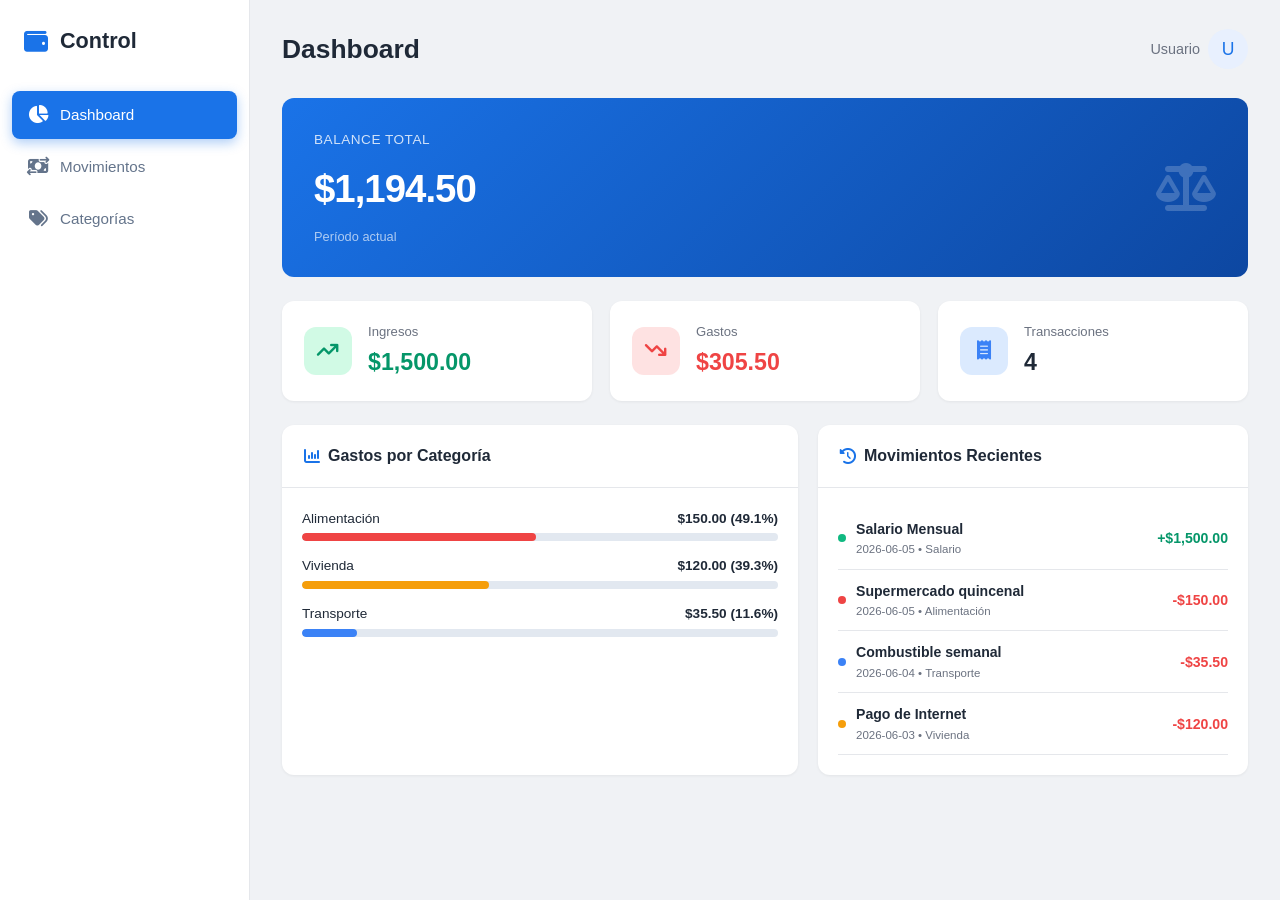
==== index.html @ 308b3643 "CRUD para movimientos y categorías, Persistencia de datos con LocalStorage" ====
<!DOCTYPE html>
<html lang="es">
<head>
  <meta charset="UTF-8">
  <meta name="viewport" content="width=device-width, initial-scale=1.0">
  <title>Control Financiero</title>
  <link rel="stylesheet" href="https://cdnjs.cloudflare.com/ajax/libs/font-awesome/6.4.0/css/all.min.css">
  <link rel="stylesheet" href="styles.css" />
</head>
<body>
  <div class="app">

    <aside class="sidebar" id="sidebar">
      <div class="sidebar-brand">
        <i class="fa-solid fa-wallet"></i>
        <span>Control</span>
      </div>
      <nav class="sidebar-nav">
        <div class="nav-item active" data-section="dashboard">
          <i class="fa-solid fa-chart-pie"></i>
          <span>Dashboard</span>
        </div>
        <div class="nav-item" data-section="movimientos">
          <i class="fa-solid fa-money-bill-transfer"></i>
          <span>Movimientos</span>
        </div>
        <div class="nav-item" data-section="categorias">
          <i class="fa-solid fa-tags"></i>
          <span>Categorías</span>
        </div>
      </nav>
    </aside>

    <main class="main">
      <header class="header">
        <h1>Dashboard</h1>
        <div class="header-actions">
          <div class="header-user">
            <span class="header-user-name">Usuario</span>
            <div class="header-avatar">U</div>
          </div>
        </div>
      </header>

      <section class="section active" id="section-dashboard">
        <div class="balance-card">
          <div class="balance-info">
            <span class="balance-label">Balance Total</span>
            <h2 class="balance-amount">$0.00</h2>
            <span class="balance-period">Período actual</span>
          </div>
          <div class="balance-icon">
            <i class="fa-solid fa-scale-balanced"></i>
          </div>
        </div>

        <div class="stats-grid">
          <div class="stat-card stat-income">
            <div class="stat-icon">
              <i class="fa-solid fa-arrow-trend-up"></i>
            </div>
            <div class="stat-body">
              <span class="stat-label">Ingresos</span>
              <h3 class="stat-value">$0.00</h3>
            </div>
          </div>
          <div class="stat-card stat-expense">
            <div class="stat-icon">
              <i class="fa-solid fa-arrow-trend-down"></i>
            </div>
            <div class="stat-body">
              <span class="stat-label">Gastos</span>
              <h3 class="stat-value">$0.00</h3>
            </div>
          </div>
          <div class="stat-card stat-count">
            <div class="stat-icon">
              <i class="fa-solid fa-receipt"></i>
            </div>
            <div class="stat-body">
              <span class="stat-label">Transacciones</span>
              <h3 class="stat-value">0</h3>
            </div>
          </div>
        </div>

        <div class="dashboard-grid">
          <div class="card chart-card">
            <div class="card-header">
              <h3><i class="fa-solid fa-chart-column"></i> Gastos por Categoría</h3>
            </div>
            <div class="card-body" id="gastosPorCategoriaContainer" style="padding: 20px;">
              <div class="empty-container" id="emptyGastos">
                <span class="empty-title">Sin gastos</span>
                <span class="empty-subtitle">No hay datos de gastos.</span>
              </div>
              <div class="category-summary-list" id="gastosPorCategoriaList" style="display: none;">
                <!-- Barra -->
              </div>
            </div>
          </div>
          <div class="card recent-card">
            <div class="card-header">
              <h3><i class="fa-solid fa-clock-rotate-left"></i> Movimientos Recientes</h3>
            </div>
            <div class="card-body" id="recentMovementsContainer" style="padding: 20px;">
              <div class="empty-container" id="emptyRecent">
                <p class="empty-state">Sin movimientos recientes.</p>
              </div>
              <div class="recent-list" id="recentMovementsList" style="display: none;">
                <!-- Acá se muestran los movimientos recientes -->
              </div>
            </div>
          </div>
        </div>
      </section>

      <section class="section" id="section-movimientos">
        <div class="card form-card">
          <div class="card-header">
            <h3 id="movFormTitle"><i class="fa-solid fa-plus-minus"></i> Nuevo Movimiento</h3>
          </div>
          <div class="card-body" style="padding: 20px;">
            <form id="movimientoForm" class="movimiento-form" onsubmit="event.preventDefault();">
              <div class="form-row">
                <div class="form-group">
                  <label for="tipo">Tipo</label>
                  <select id="tipo" required>
                    <option value="gasto">Gasto</option>
                    <option value="ingreso">Ingreso</option>
                  </select>
                </div>
                <div class="form-group">
                  <label for="monto">Monto</label>
                  <input type="number" id="monto" step="0.01" min="0.01" placeholder="0.00" required />
                </div>
              </div>
              <div class="form-row">
                <div class="form-group">
                  <label for="categoria">Categoría</label>
                  <select id="categoria" required>
                    <option value="Alimentación">Alimentación</option>
                    <option value="Transporte">Transporte</option>
                    <option value="Salario">Salario</option>
                    <option value="Vivienda">Vivienda</option>
                    <option value="Entretenimiento">Entretenimiento</option>
                    <option value="Salud">Salud</option>
                  </select>
                </div>
                <div class="form-group">
                  <label for="fecha">Fecha</label>
                  <input type="date" id="fecha" value="2026-06-06" required />
                </div>
              </div>
              <div class="form-group">
                <label for="descripcion">Descripción</label>
                <input type="text" id="descripcion" placeholder="Descripción del movimiento" />
              </div>
              <div class="form-actions" style="display: flex; gap: 10px;">
                <button type="submit" class="btn btn-primary" id="movSubmitBtn">
                  Agregar Movimiento
                </button>
                <button type="button" class="btn" id="movCancelBtn" style="display: none; background: #e2e8f0; color: var(--text);">
                  Cancelar
                </button>
              </div>
            </form>
          </div>
        </div>

        <div class="card table-card">
          <div class="card-header">
            <h3><i class="fa-solid fa-list"></i> Todos los Movimientos</h3>
            <span class="badge" id="movementBadge">0</span>
          </div>
          <div class="card-body table-wrapper" style="padding: 20px;">
            <table class="table" id="movimientosTable">
              <thead>
                <tr>
                  <th>Tipo</th>
                  <th>Monto</th>
                  <th>Categoría</th>
                  <th>Fecha</th>
                  <th>Descripción</th>
                  <th>Acción</th>
                </tr>
              </thead>
              <tbody id="movimientosBody"></tbody>
            </table>
            <p class="empty-state" id="emptyMovimientos">
              No hay movimientos registrados.
            </p>
          </div>
        </div>
      </section>

      <section class="section" id="section-categorias">
        <!-- Para añadir categogías-->
        <div class="card form-card">
          <div class="card-header">
            <h3><i class="fa-solid fa-folder-plus"></i> Nueva Categoría</h3>
          </div>
          <div class="card-body" style="padding: 20px;">
            <form id="categoriaForm" class="categoria-form" onsubmit="event.preventDefault();">
              <div class="form-group">
                <label for="catNombre">Nombre de la Categoría</label>
                <input type="text" id="catNombre" placeholder="Ej. Compra, venta..." required />
              </div>
              <div class="form-row">
                <div class="form-group">
                  <label for="catTipo">Tipo de Categoría</label>
                  <select id="catTipo" required>
                    <option value="gasto">Gasto</option>
                    <option value="ingreso">Ingreso</option>
                  </select>
                </div>
                <div class="form-group">
                  <label for="catColor">Color</label>
                  <input type="color" id="catColor" value="#3b82f6" style="padding: 2px; height: 44px; width: 44px; cursor: pointer; border-radius: var(--radius-sm); border: 1.5px solid var(--border);" required />
                </div>
              </div>
              <div class="form-actions" style="margin-top: 16px;">
                <button type="submit" class="btn btn-primary">
                  Agregar Categoría
                </button>
              </div>
            </form>
          </div>
        </div>

        <!-- Lista de catregorías -->
        <div class="card list-card">
          <div class="card-header">
            <h3><i class="fa-solid fa-list"></i> Categorías Existentes</h3>
            <span class="badge" id="categoryBadge">0</span>
          </div>
          <div class="card-body" style="padding: 20px;">
            <div class="categories-list" id="categoriasList">
              <!-- Lista dinámica -->
            </div>
          </div>
        </div>
      </section>

    </main>
  </div>
  <script src="app.js"></script>
</body>
</html>
---- styles.css ----
*, *::before, *::after { margin: 0; padding: 0; box-sizing: border-box; }

:root {
  --primary: #1a73e8;
  --primary-light: #e8f0fe;
  --income-bg: #d1fae5;
  --income: #059669;
  --expense: #ef4444;
  --expense-bg: #fee2e2;
  --info: #3b82f6;
  --info-bg: #dbeafe;
  --bg: #f0f2f5;
  --surface: #fff;
  --sidebar-bg: #fff;
  --sidebar-active: #1a73e8;
  --sidebar-text: #1f2937;
  --sidebar-text-secondary: #64748b;
  --text: #1f2937;
  --text-secondary: #6b7280;
  --text-muted: #9ca3af;
  --border: #e5e7eb;
  --shadow-sm: 0 1px 3px rgba(0, 0, 0, 0.06);
  --radius: 12px;
  --radius-sm: 8px;
}

html { font-size: 16px; }

body {
  font-family: -apple-system, BlinkMacSystemFont, "Segoe UI", Roboto, "Helvetica Neue", Arial, sans-serif;
  background: var(--bg);
  color: var(--text);
  line-height: 1.6;
}

.app { display: flex; height: 100vh; }

.sidebar {
  width: 250px;
  background: var(--sidebar-bg);
  display: flex;
  flex-direction: column;
  border-right: 1px solid var(--border);
}

.sidebar-brand {
  display: flex; align-items: center; gap: 12px;
  padding: 24px 24px 32px; font-size: 1.35rem; font-weight: 700; color: var(--sidebar-text);
}

.sidebar-brand i { font-size: 1.5rem; color: var(--primary); }

.sidebar-nav { flex: 1; display: flex; flex-direction: column; gap: 4px; padding: 0 12px; }

.nav-item {
  display: flex; align-items: center; gap: 14px; padding: 12px 16px;
  border-radius: var(--radius-sm); color: var(--sidebar-text-secondary); font-weight: 500;
  font-size: 0.95rem; cursor: default; pointer-events: none;
}

.nav-item i { width: 20px; text-align: center; font-size: 1.05rem; }

.nav-item.active {
  background: var(--sidebar-active); color: #fff;
  box-shadow: 0 4px 12px rgba(26, 115, 232, 0.35);
}

.main { flex: 1; padding: 28px 32px; background: var(--bg); }

.header { display: flex; align-items: center; justify-content: space-between; margin-bottom: 28px; }
.header h1 { font-size: 1.65rem; font-weight: 700; color: var(--text); }
.header-actions { display: flex; align-items: center; gap: 16px; }
.header-date { color: var(--text-secondary); font-size: 0.9rem; }

.header-avatar {
  width: 40px; height: 40px; border-radius: 50%; background: var(--primary-light);
  color: var(--primary); display: flex; align-items: center; justify-content: center; font-size: 1.1rem;
}

.header-user { display: flex; align-items: center; gap: 8px; }
.header-user-name { font-size: 0.9rem; color: var(--text-secondary); font-weight: 500; }

.btn-icon {
  width: 36px; height: 36px; border-radius: 50%;
  display: flex; align-items: center; justify-content: center; color: var(--text-secondary);
  font-size: 1.1rem; cursor: default; pointer-events: none;
}

/*  NAVEGACIÓN DE SECCIONES */
.section { 
  display: none; 
  animation: fadeIn 0.3s ease; 
}

.section.active { 
  display: block; 
}

@keyframes fadeIn {
  from { opacity: 0; transform: translateY(10px); }
  to { opacity: 1; transform: translateY(0); }
}

/* Para clicks en menú izquierdo*/
.nav-item {
  cursor: pointer;
  pointer-events: auto;
  transition: all 0.2s ease;
}

.nav-item:hover {
  background: var(--sidebar-hover, #f1f5f9);
}

.card { background: var(--surface); border-radius: var(--radius); box-shadow: var(--shadow-sm); }

.card-header {
  display: flex; align-items: center; justify-content: space-between;
  padding: 18px 22px; border-bottom: 1px solid var(--border);
}

.card-header h3 { font-size: 1rem; font-weight: 600; display: flex; align-items: center; gap: 8px; color: var(--text); }
.card-header h3 i { color: var(--primary); }

.balance-card {
  background: linear-gradient(135deg, #1a73e8 0%, #0d47a1 100%);
  border-radius: var(--radius); padding: 28px 32px; display: flex; align-items: center;
  justify-content: space-between; color: #fff; margin-bottom: 24px;
}

.balance-label { font-size: 0.85rem; opacity: 0.8; letter-spacing: 0.5px; text-transform: uppercase; }
.balance-amount { font-size: 2.4rem; font-weight: 700; margin: 6px 0 4px; letter-spacing: -1px; }
.balance-period { font-size: 0.8rem; opacity: 0.65; }
.balance-icon i { font-size: 3rem; opacity: 0.2; }

.stats-grid { display: grid; grid-template-columns: repeat(3, 1fr); gap: 18px; margin-bottom: 24px; }

.stat-card {
  background: var(--surface); border-radius: var(--radius); padding: 20px 22px;
  display: flex; align-items: center; gap: 16px; box-shadow: var(--shadow-sm);
}

.stat-icon {
  width: 48px; height: 48px; border-radius: 12px; display: flex;
  align-items: center; justify-content: center; font-size: 1.2rem; flex-shrink: 0;
}

.stat-income .stat-icon { background: var(--income-bg); color: var(--income); }
.stat-expense .stat-icon { background: var(--expense-bg); color: var(--expense); }
.stat-count .stat-icon { background: var(--info-bg); color: var(--info); }
.stat-label { display: block; font-size: 0.82rem; color: var(--text-secondary); margin-bottom: 2px; }
.stat-value { font-size: 1.45rem; font-weight: 700; }
.stat-income .stat-value { color: var(--income); }
.stat-expense .stat-value { color: var(--expense); }
.stat-count .stat-value { color: var(--text); }

.dashboard-grid { display: grid; grid-template-columns: 1.2fr 1fr; gap: 20px; }

.empty-container {
  display: flex; flex-direction: column; align-items: center; justify-content: center; min-height: 200px;
}

.empty-title { color: var(--text-muted); margin-bottom: 5px; font-size: 1rem; }
.empty-subtitle { color: var(--text-muted); font-size: 0.85rem; }

.empty-state { text-align: center; color: var(--text-muted); font-size: 0.95rem; margin: 0; }
.empty-state i { display: block; font-size: 2.5rem; margin-bottom: 12px; opacity: 0.4; }

/*  FORMULARIOS */
.form-card { margin-bottom: 24px; }
.movimiento-form { display: flex; flex-direction: column; gap: 16px; }
.form-row { display: grid; grid-template-columns: 1fr 1fr; gap: 16px; }
.form-group { display: flex; flex-direction: column; gap: 6px; }

.form-group label {
  font-size: 0.85rem; font-weight: 600; color: var(--text-secondary);
}

.form-group input, .form-group select {
  padding: 10px 14px; border: 1.5px solid var(--border); border-radius: var(--radius-sm);
  font-size: 0.92rem; font-family: inherit; color: var(--text); background: var(--surface);
  outline: none; transition: border-color 0.25s ease;
}

.form-group input:focus, .form-group select:focus {
  border-color: var(--primary);
}

/* BOTONES Y BADGES  */
.btn {
  display: inline-flex; align-items: center; justify-content: center; gap: 8px;
  padding: 11px 24px; border: none; border-radius: var(--radius-sm);
  font-size: 0.92rem; font-weight: 600; cursor: pointer;
}

.btn-primary { background: var(--primary); color: #fff; }
.btn-primary:hover { background: #1557b0; }

.btn-danger { background: transparent; color: var(--expense); padding: 6px 12px; font-size: 0.82rem; }
.btn-danger:hover { background: var(--expense-bg); border-radius: var(--radius-sm); }

.badge { 
  background: var(--primary-light); color: var(--primary); font-size: 0.78rem; 
  font-weight: 700; padding: 2px 10px; border-radius: 20px; 
}

/* TABLA */
.table-wrapper { overflow-x: auto; }
.table { width: 100%; border-collapse: collapse; font-size: 0.9rem; }

.table thead th {
  text-align: left; padding: 12px 14px; font-size: 0.78rem; text-transform: uppercase;
  color: var(--text-secondary); border-bottom: 2px solid var(--border); white-space: nowrap;
}

.table tbody td { padding: 12px 14px; border-bottom: 1px solid var(--border); vertical-align: middle; }
.table tbody tr:hover { background: #f8fafc; }

.type-badge {
  display: inline-flex; padding: 3px 10px; border-radius: 20px; 
  font-size: 0.78rem; font-weight: 600; text-transform: capitalize;
}

.type-badge.ingreso { background: var(--income-bg); color: var(--income); }
.type-badge.gasto { background: var(--expense-bg); color: var(--expense); }

/* --- GESTIÓN DE CATEGORÍAS --- */
.categories-layout {
  display: grid;
  grid-template-columns: 1fr 1.5fr;
  gap: 24px;
}

@media (max-width: 768px) {
  .categories-layout {
    grid-template-columns: 1fr;
  }
}

.categories-list {
  display: flex;
  flex-direction: column;
  gap: 12px;
}

.category-item {
  display: flex;
  align-items: center;
  justify-content: space-between;
  padding: 14px 18px;
  background: var(--surface);
  border: 1px solid var(--border);
  border-radius: var(--radius-sm);
  transition: all 0.2s ease;
}

.category-item:hover {
  transform: translateY(-2px);
  box-shadow: var(--shadow-sm);
}

.category-item-info {
  display: flex;
  flex-direction: column;
  gap: 4px;
}

.category-item-name {
  font-weight: 600;
  font-size: 0.95rem;
  color: var(--text);
}

.category-item-meta {
  display: flex;
  align-items: center;
  gap: 10px;
}

.category-usage-badge {
  font-size: 0.75rem;
  color: var(--text-secondary);
}

.category-item-actions {
  display: flex;
  align-items: center;
  gap: 8px;
}

.btn-delete-cat {
  background: transparent;
  border: none;
  color: var(--expense);
  cursor: pointer;
  padding: 6px;
  border-radius: 6px;
  transition: all 0.2s ease;
  font-size: 0.95rem;
}

.btn-delete-cat:hover {
  background: var(--expense-bg);
}

.badge-locked {
  color: var(--text-muted);
  font-size: 0.85rem;
  padding: 6px;
  opacity: 0.7;
}

/* Ajuste sutil para los iconos del menú */
.sidebar-nav .nav-item {
  display: flex;
  align-items: center;
  gap: 12px;
}
.sidebar-nav .nav-item i {
  font-size: 1.15rem;
  width: 20px;
  display: inline-flex;
  justify-content: center;
}
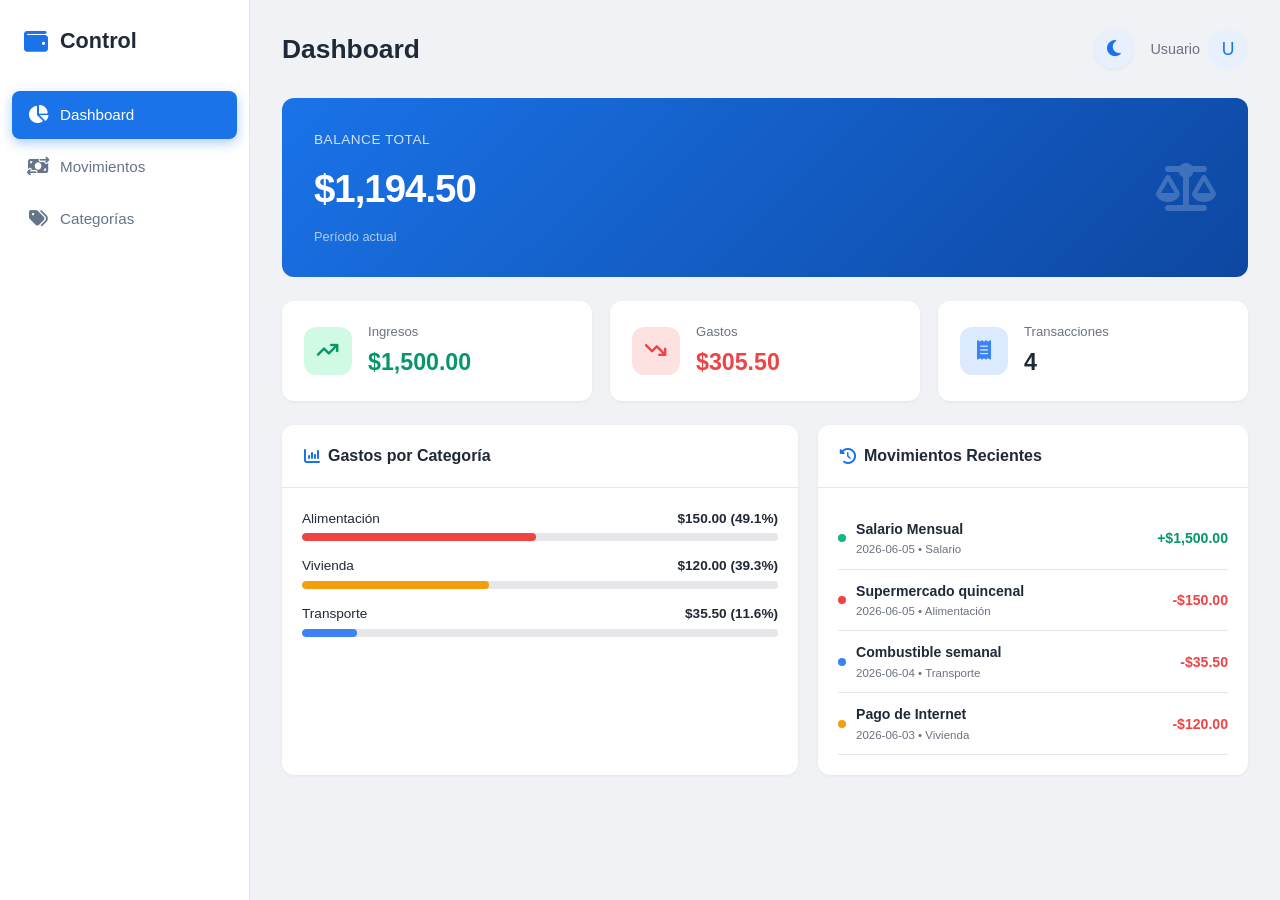
==== commit ea8696d4: "Modo Oscuro" ====
--- a/index.html
+++ b/index.html
@@ -35,6 +35,9 @@
       <header class="header">
         <h1>Dashboard</h1>
         <div class="header-actions">
+          <button id="themeToggle" class="theme-toggle-btn" title="Cambiar tema">
+            <i class="fa-solid fa-moon"></i>
+          </button>
           <div class="header-user">
             <span class="header-user-name">Usuario</span>
             <div class="header-avatar">U</div>
@@ -160,7 +163,7 @@
                 <button type="submit" class="btn btn-primary" id="movSubmitBtn">
                   Agregar Movimiento
                 </button>
-                <button type="button" class="btn" id="movCancelBtn" style="display: none; background: #e2e8f0; color: var(--text);">
+                <button type="button" class="btn" id="movCancelBtn" style="display: none; background: var(--border); color: var(--text);">
                   Cancelar
                 </button>
               </div>
--- a/styles.css
+++ b/styles.css
@@ -22,6 +22,30 @@
   --shadow-sm: 0 1px 3px rgba(0, 0, 0, 0.06);
   --radius: 12px;
   --radius-sm: 8px;
+  --table-hover: #f8fafc;
+  --sidebar-hover: #f1f5f9;
+}
+
+/* Modo Oscuro */
+body.dark-mode {
+  --bg: #0f172a;               
+  --surface: #1e293b;
+  --sidebar-bg: #0f172a;
+  --sidebar-text: #f1f5f9;
+  --sidebar-text-secondary: #94a3b8;
+  --sidebar-hover: #1e293b;
+  --text: #f1f5f9;
+  --text-secondary: #94a3b8;
+  --text-muted: #64748b;
+  --border: #334155; 
+  --shadow-sm: 0 4px 6px -1px rgba(0, 0, 0, 0.2), 0 2px 4px -2px rgba(0, 0, 0, 0.2);
+  --primary-light: #1e293b;
+  --table-hover: #1e293b;
+  
+  /* Semi-trnasparente*/
+  --income-bg: rgba(5, 150, 105, 0.2);
+  --expense-bg: rgba(239, 68, 68, 0.2);
+  --info-bg: rgba(59, 130, 246, 0.2);
 }
 
 html { font-size: 16px; }
@@ -214,7 +238,7 @@
 }
 
 .table tbody td { padding: 12px 14px; border-bottom: 1px solid var(--border); vertical-align: middle; }
-.table tbody tr:hover { background: #f8fafc; }
+.table tbody tr:hover { background: var(--table-hover); }
 
 .type-badge {
   display: inline-flex; padding: 3px 10px; border-radius: 20px; 
@@ -310,7 +334,7 @@
   opacity: 0.7;
 }
 
-/* Ajuste sutil para los iconos del menú */
+/* iconos del menú */
 .sidebar-nav .nav-item {
   display: flex;
   align-items: center;
@@ -322,3 +346,64 @@
   display: inline-flex;
   justify-content: center;
 }
+
+/* Boton tema */
+.theme-toggle-btn {
+  background: var(--primary-light);
+  color: var(--primary);
+  border: none;
+  cursor: pointer;
+  display: flex;
+  align-items: center;
+  justify-content: center;
+  width: 40px;
+  height: 40px;
+  border-radius: 50%;
+  font-size: 1.15rem;
+  transition: all 0.3s cubic-bezier(0.4, 0, 0.2, 1);
+  box-shadow: var(--shadow-sm);
+}
+
+.theme-toggle-btn:hover {
+  transform: scale(1.1) rotate(15deg);
+  background: var(--primary);
+  color: #fff;
+  box-shadow: 0 4px 12px rgba(26, 115, 232, 0.25);
+}
+
+.theme-toggle-btn:active {
+  transform: scale(0.95);
+}
+
+body.dark-mode .theme-toggle-btn {
+  background: var(--surface);
+  color: #fbbf24; /* Color sol amarillo cálido */
+}
+
+body.dark-mode .theme-toggle-btn:hover {
+  background: #fbbf24;
+  color: #0f172a;
+  box-shadow: 0 4px 12px rgba(251, 191, 36, 0.3);
+}
+
+/*Tarjeta de valance modo oscuro, más brillante*/
+body.dark-mode .balance-card {
+  background: linear-gradient(135deg, #1e40af 0%, #1e1b4b 100%);
+  box-shadow: 0 10px 15px -3px rgba(30, 64, 175, 0.3);
+}
+
+/* Scrollbar personalizada para modo oscuro */
+body.dark-mode ::-webkit-scrollbar {
+  width: 10px;
+  height: 10px;
+}
+body.dark-mode ::-webkit-scrollbar-track {
+  background: #0f172a;
+}
+body.dark-mode ::-webkit-scrollbar-thumb {
+  background: #334155;
+  border-radius: 5px;
+}
+body.dark-mode ::-webkit-scrollbar-thumb:hover {
+  background: #475569;
+}
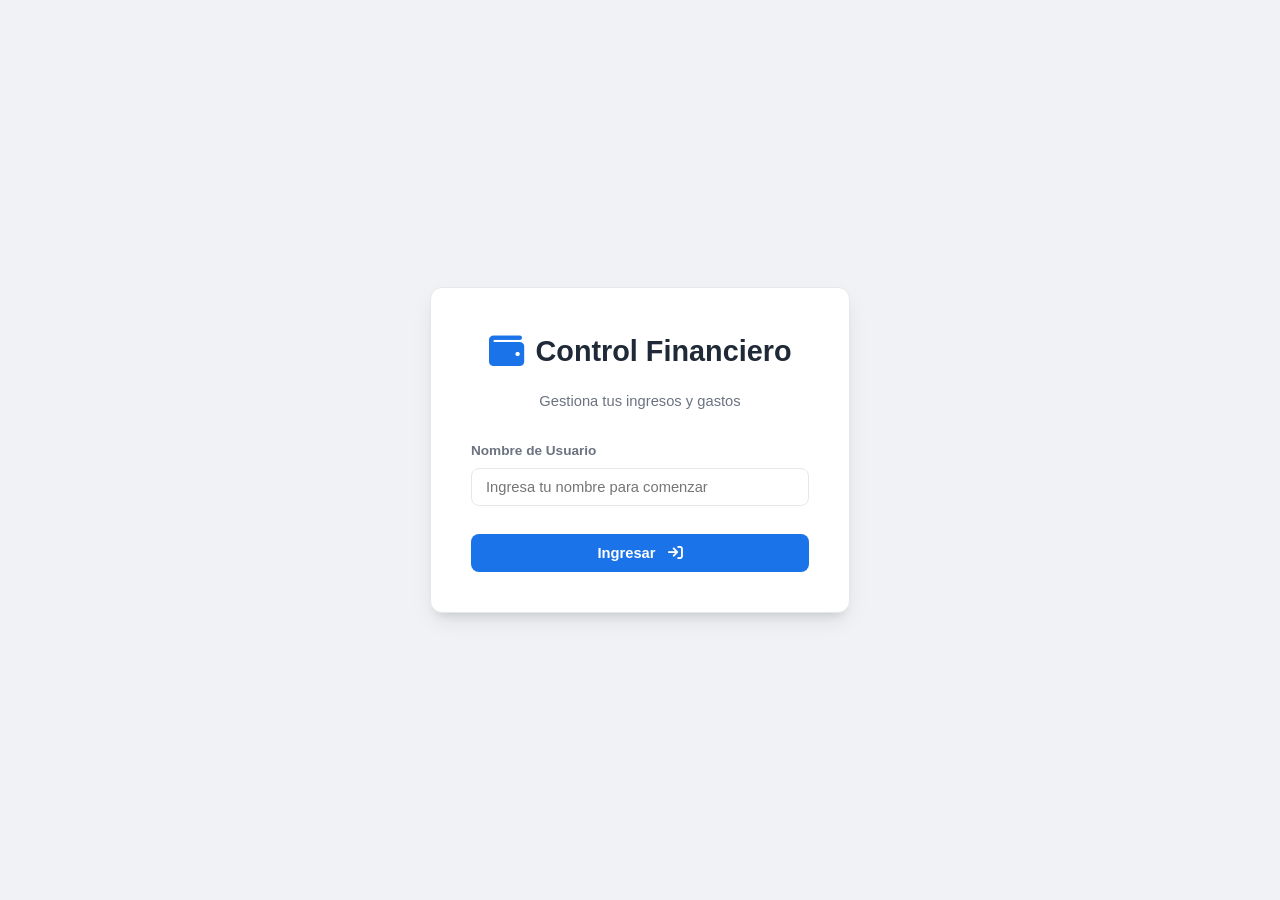
==== commit bff8e7ad: "implementación parcial de inicio y cierre de sesión" ====
--- a/index.html
+++ b/index.html
@@ -29,6 +29,12 @@
           <span>Categorías</span>
         </div>
       </nav>
+      <div class="sidebar-footer">
+        <button id="logoutBtn" class="btn-logout">
+          <i class="fa-solid fa-right-from-bracket"></i>
+          <span>Cerrar Sesión</span>
+        </button>
+      </div>
     </aside>
 
     <main class="main">
@@ -247,6 +253,27 @@
 
     </main>
   </div>
+
+<!-- Pantalla de Inicio de Sesión  -->
+  <div id="loginScreen" class="login-screen">
+    <div class="login-card">
+      <div class="login-brand">
+        <i class="fa-solid fa-wallet"></i>
+        <h2>Control Financiero</h2>
+      </div>
+      <p class="login-subtitle">Gestiona tus ingresos y gastos</p>
+      <form id="loginForm" class="login-form" onsubmit="event.preventDefault();">
+        <div class="form-group">
+          <label for="loginUsuario">Nombre de Usuario</label>
+          <input type="text" id="loginUsuario" placeholder="Ingresa tu nombre para comenzar" required autocomplete="off" />
+        </div>
+        <button type="submit" class="btn btn-primary" style="width: 100%; margin-top: 8px;">
+          Ingresar <i class="fa-solid fa-arrow-right-to-bracket" style="margin-left: 4px;"></i>
+        </button>
+      </form>
+    </div>
+  </div>
+
   <script src="app.js"></script>
 </body>
-</html>+</html>
--- a/styles.css
+++ b/styles.css
@@ -57,7 +57,7 @@
   line-height: 1.6;
 }
 
-.app { display: flex; height: 100vh; }
+.app { display: none; height: 100vh; }
 
 .sidebar {
   width: 250px;
@@ -407,3 +407,86 @@
 body.dark-mode ::-webkit-scrollbar-thumb:hover {
   background: #475569;
 }
+
+/* LOGIN Y SESIÓN DE COOKIES  */
+.login-screen {
+  display: none;
+  align-items: center;
+  justify-content: center;
+  min-height: 100vh;
+  background: var(--bg);
+  padding: 24px;
+}
+
+.login-card {
+  background: var(--surface);
+  border-radius: var(--radius);
+  box-shadow: 0 10px 25px -5px rgba(0, 0, 0, 0.1), 0 8px 10px -6px rgba(0, 0, 0, 0.1);
+  padding: 40px;
+  width: 100%;
+  max-width: 420px;
+  border: 1px solid var(--border);
+  animation: fadeIn 0.4s ease;
+  text-align: center;
+}
+
+.login-brand {
+  display: flex;
+  align-items: center;
+  justify-content: center;
+  gap: 12px;
+  margin-bottom: 16px;
+}
+
+.login-brand i {
+  font-size: 2.2rem;
+  color: var(--primary);
+}
+
+.login-brand h2 {
+  font-size: 1.8rem;
+  font-weight: 700;
+  color: var(--text);
+}
+
+.login-subtitle {
+  color: var(--text-secondary);
+  font-size: 0.92rem;
+  margin-bottom: 28px;
+  line-height: 1.5;
+}
+
+.login-form {
+  display: flex;
+  flex-direction: column;
+  gap: 20px;
+  text-align: left;
+}
+
+.sidebar-footer {
+  padding: 16px;
+  margin-top: auto;
+  border-top: 1px solid var(--border);
+}
+
+.btn-logout {
+  width: 100%;
+  background: transparent;
+  color: var(--expense);
+  border: 1.5px solid var(--border);
+  display: flex;
+  align-items: center;
+  justify-content: center;
+  gap: 10px;
+  padding: 10px 16px;
+  font-size: 0.9rem;
+  font-weight: 600;
+  border-radius: var(--radius-sm);
+  cursor: pointer;
+  transition: all 0.2s ease;
+}
+
+.btn-logout:hover {
+  background: var(--expense-bg);
+  border-color: var(--expense);
+}
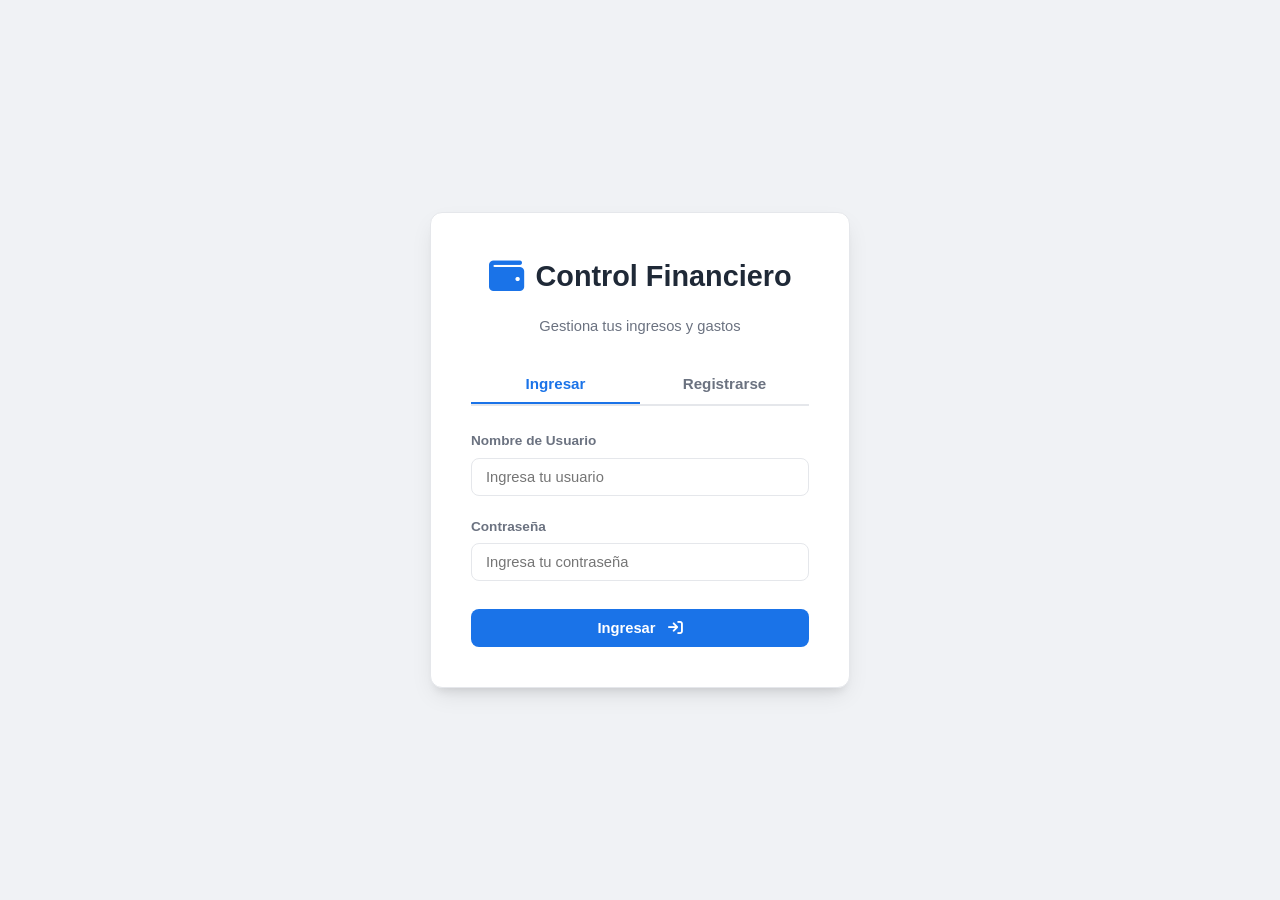
==== commit f0d90d9f: "Agregar incio de sesión por correo y Se agrego el web worker referente en este caso a API de localiz" ====
--- a/index.html
+++ b/index.html
@@ -60,6 +60,41 @@
           </div>
           <div class="balance-icon">
             <i class="fa-solid fa-scale-balanced"></i>
+          </div>
+        </div>
+
+        <!-- Tarjeta de Información Local: Geolocalización + APIs con Fetch -->
+        <div class="card local-info-card" id="localInfoCard" style="display: none; margin-bottom: 24px; border: 1px solid var(--border);">
+          <div style="padding: 20px; display: flex; align-items: center; justify-content: space-between; flex-wrap: wrap; gap: 20px;">
+            <div class="local-item location-info" style="display: flex; align-items: center; gap: 12px; min-width: 200px;">
+              <div style="background: var(--primary-light); color: var(--primary); width: 44px; height: 44px; border-radius: 10px; display: flex; align-items: center; justify-content: center; font-size: 1.25rem;">
+                <i class="fa-solid fa-location-dot"></i>
+              </div>
+              <div>
+                <span style="font-size: 0.75rem; color: var(--text-secondary); display: block; font-weight: 500;">Ubicación Actual</span>
+                <span id="localCity" style="font-weight: 600; font-size: 0.92rem; color: var(--text);">Cargando ubicación...</span>
+              </div>
+            </div>
+
+            <div class="local-item weather-info" style="display: flex; align-items: center; gap: 12px; min-width: 200px;">
+              <div id="weatherIconContainer" style="background: var(--info-bg); color: var(--info); width: 44px; height: 44px; border-radius: 10px; display: flex; align-items: center; justify-content: center; font-size: 1.25rem;">
+                <i class="fa-solid fa-cloud-sun"></i>
+              </div>
+              <div>
+                <span style="font-size: 0.75rem; color: var(--text-secondary); display: block; font-weight: 500;">Clima Local</span>
+                <span id="localWeather" style="font-weight: 600; font-size: 0.92rem; color: var(--text);">Cargando clima...</span>
+              </div>
+            </div>
+
+            <div class="local-item exchange-info" style="display: flex; align-items: center; gap: 12px; min-width: 200px;">
+              <div style="background: var(--income-bg); color: var(--income); width: 44px; height: 44px; border-radius: 10px; display: flex; align-items: center; justify-content: center; font-size: 1.25rem;">
+                <i class="fa-solid fa-coins"></i>
+              </div>
+              <div>
+                <span style="font-size: 0.75rem; color: var(--text-secondary); display: block; font-weight: 500;">Tipo de Cambio (U$D)</span>
+                <span id="localExchange" style="font-weight: 600; font-size: 0.92rem; color: var(--text);">Cargando divisas...</span>
+              </div>
+            </div>
           </div>
         </div>
 
@@ -262,15 +297,45 @@
         <h2>Control Financiero</h2>
       </div>
       <p class="login-subtitle">Gestiona tus ingresos y gastos</p>
+      
+      <div class="login-tabs">
+        <button type="button" id="tabLogin" class="login-tab active">Ingresar</button>
+        <button type="button" id="tabRegister" class="login-tab">Registrarse</button>
+      </div>
+
+      <!-- Formulario de Iniciar Sesión -->
       <form id="loginForm" class="login-form" onsubmit="event.preventDefault();">
         <div class="form-group">
           <label for="loginUsuario">Nombre de Usuario</label>
-          <input type="text" id="loginUsuario" placeholder="Ingresa tu nombre para comenzar" required autocomplete="off" />
+          <input type="text" id="loginUsuario" placeholder="Ingresa tu usuario" required autocomplete="username" />
+        </div>
+        <div class="form-group">
+          <label for="loginClave">Contraseña</label>
+          <input type="password" id="loginClave" placeholder="Ingresa tu contraseña" required autocomplete="current-password" />
         </div>
         <button type="submit" class="btn btn-primary" style="width: 100%; margin-top: 8px;">
           Ingresar <i class="fa-solid fa-arrow-right-to-bracket" style="margin-left: 4px;"></i>
         </button>
       </form>
+
+      <!-- Formulario de Registro-->
+      <form id="registerForm" class="login-form" style="display: none;" onsubmit="event.preventDefault();">
+        <div class="form-group">
+          <label for="regUsuario">Nombre de Usuario</label>
+          <input type="text" id="regUsuario" placeholder="Crea un nombre de usuario" required autocomplete="username" />
+        </div>
+        <div class="form-group">
+          <label for="regCorreo">Correo Electrónico</label>
+          <input type="email" id="regCorreo" placeholder="correo@ejemplo.com" required autocomplete="email" />
+        </div>
+        <div class="form-group">
+          <label for="regClave">Contraseña</label>
+          <input type="password" id="regClave" placeholder="Crea una contraseña" required autocomplete="new-password" />
+        </div>
+        <button type="submit" class="btn btn-primary" style="width: 100%; margin-top: 8px; background: var(--income);">
+          Registrarse <i class="fa-solid fa-user-plus" style="margin-left: 4px;"></i>
+        </button>
+      </form>
     </div>
   </div>
 
--- a/styles.css
+++ b/styles.css
@@ -489,4 +489,33 @@
 .btn-logout:hover {
   background: var(--expense-bg);
   border-color: var(--expense);
+}
+
+/* TABS DE LOGIN */
+.login-tabs {
+  display: flex;
+  margin-bottom: 24px;
+  border-bottom: 2px solid var(--border);
+}
+
+.login-tab {
+  flex: 1;
+  padding: 10px;
+  background: none;
+  border: none;
+  border-bottom: 2px solid transparent;
+  color: var(--text-secondary);
+  font-weight: 600;
+  cursor: pointer;
+  transition: all 0.3s ease;
+  font-size: 0.95rem;
+}
+
+.login-tab.active {
+  border-bottom: 2px solid var(--primary);
+  color: var(--primary);
+}
+
+.login-tab:hover:not(.active) {
+  color: var(--text);
 }
